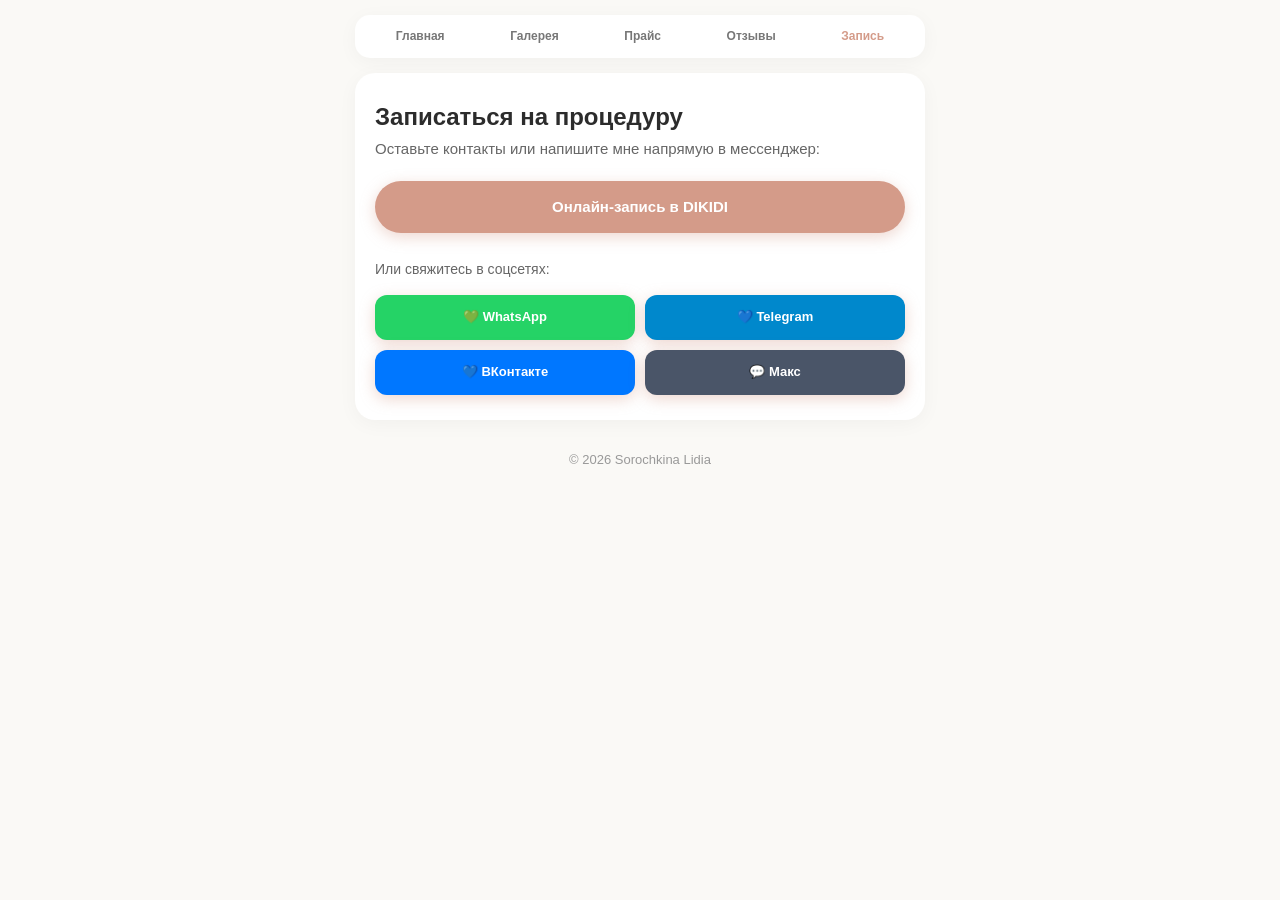
==== booking.html @ 1c163297 "Add files via upload" ====
<!DOCTYPE html>
<html lang="ru">
<head>
    <meta charset="UTF-8">
    <meta name="viewport" content="width=device-width, initial-scale=1.0">
    <title>Запись на процедуру | Sorochkina Lidia</title>
    <link rel="stylesheet" href="style.css">
</head>
<body>
    <div class="container">
        <nav class="nav-menu">
            <a href="index.html">Главная</a>
            <a href="gallery.html">Галерея</a>
            <a href="prices.html">Прайс</a>
            <a href="reviews.html">Отзывы</a>
            <a href="booking.html" class="active">Запись</a>
        </nav>

        <section class="section">
    <h2>Записаться на процедуру</h2>
    <p>Оставьте контакты или напишите мне напрямую в мессенджер:</p>
    
    <a href="https://dikidi.ru/1671478" class="btn" target="_blank" style="margin-bottom: 25px; display: block;">Онлайн-запись в DIKIDI</a>
    
    <p style="margin-bottom: 15px; color: #666; font-size: 14px;">Или свяжитесь в соцсетях:</p>
    
        <div style="display: grid; grid-template-columns: repeat(2, 1fr); gap: 10px;">
        <a href="https://wa.me/79208876591" class="btn" target="_blank" style="background: #25d366; color: #fff; text-align: center; padding: 12px 5px; font-size: 13px; border-radius: 12px; text-decoration: none; display: block;">💚 WhatsApp</a>
        <a href="https://t.me/princess1118L" class="btn" target="_blank" style="background: #0088cc; color: #fff; text-align: center; padding: 12px 5px; font-size: 13px; border-radius: 12px; text-decoration: none; display: block;">💙 Telegram</a>
        <a href="https://vk.com/id_sorochkina.lidia" class="btn" target="_blank" style="background: #0077ff; color: #fff; text-align: center; padding: 12px 5px; font-size: 13px; border-radius: 12px; text-decoration: none; display: block;">💙 ВКонтакте</a>
        <a href="https://max.ru/u/f9LHodD0cOKKDF-RyiSH8TqWI8yB1N1SWIrjdhcrWmc8lNdS7V3Ifi0kmso" class="btn" target="_blank" style="background: #4a5568; color: #fff; text-align: center; padding: 12px 5px; font-size: 13px; border-radius: 12px; text-decoration: none; display: block;">💬 Макс</a>
    </div>

</section>


        <div class="footer"><p>© 2026 Sorochkina Lidia</p></div>
    </div>
</body>
</html>
---- style.css ----
/* Сброс и базовые настройки */
* {
    margin: 0;
    padding: 0;
    box-sizing: border-box;
    font-family: -apple-system, BlinkMacSystemFont, 'Segoe UI', Roboto, Helvetica, Arial, sans-serif;
}
body {
    background-color: #faf9f6;
    color: #2c2c2c;
    line-height: 1.6;
}
.container {
    width: 100%;
    max-width: 600px;
    margin: 0 auto;
    padding: 15px;
}

/* Меню навигации между страницами */
.nav-menu {
    display: flex;
    justify-content: space-around;
    background: #ffffff;
    padding: 12px 8px;
    border-radius: 15px;
    margin-bottom: 15px;
    box-shadow: 0 4px 20px rgba(0,0,0,0.04);
}
.nav-menu a {
    text-decoration: none;
    color: #777;
    font-size: 12px;
    font-weight: 600;
    transition: color 0.2s;
}
.nav-menu a.active {
    color: #d49b89;
}

/* Универсальные блоки */
.section, .hero {
    background: #ffffff;
    padding: 25px 20px;
    border-radius: 20px;
    margin-bottom: 15px;
    box-shadow: 0 4px 20px rgba(0,0,0,0.04);
}
.hero {
    text-align: center;
    padding: 50px 20px;
    /* Делаем напыление менее плотным (0.75 вместо 0.9), чтобы логотип проступал ярче */
    background-image: linear-gradient(rgba(250, 249, 246, 0.75), rgba(250, 249, 246, 0.75)), url('logo.jpg');
    background-size: cover;
    background-position: center;
    background-repeat: no-repeat;
    border-radius: 20px;
    margin-bottom: 15px;
    box-shadow: 0 4px 20px rgba(0,0,0,0.04);
}

.hero h1 {
    font-size: 24px;
    color: #1a1a1a;
    margin-bottom: 12px;
}
.hero p, .section p {
    font-size: 15px;
    color: #666666;
    margin-bottom: 20px;
}

/* Кнопки */
.btn {
    display: inline-block;
    background: #d49b89;
    color: #ffffff;
    padding: 14px 28px;
    border-radius: 30px;
    text-decoration: none;
    font-weight: 600;
    font-size: 15px;
    text-align: center;
    width: 100%;
    box-shadow: 0 4px 15px rgba(212, 155, 137, 0.4);
}

/* Галерея */
.gallery-grid {
    display: grid;
    grid-template-columns: repeat(2, 1fr);
    gap: 10px;
}
.gallery-item {
    background: #f4f1ea;
    height: 130px;
    border-radius: 12px;
    display: flex;
    align-items: center;
    justify-content: center;
    color: #777;
    font-size: 13px;
    text-align: center;
    padding: 10px;
    border: 1px solid #eae5dc;
}

/* Прайс-лист */
.price-item {
    display: flex;
    justify-content: space-between;
    align-items: baseline;
    padding: 12px 0;
    border-bottom: 1px dashed #eee5dd;
    font-size: 14px;
}
.price-item:last-child { border-bottom: none; }
.price-name { color: #444; flex-grow: 1; padding-right: 15px; }
.price-value { color: #d49b89; font-weight: 700; white-space: nowrap; }

/* Стили для блока отзывов */
.review-card {
    background: #faf9f6;
    padding: 15px;
    border-radius: 14px;
    margin-bottom: 12px;
    border: 1px solid #eae5dc;
}
.review-card:last-child {
    margin-bottom: 0;
}
.review-header {
    display: flex;
    justify-content: space-between;
    margin-bottom: 6px;
    font-size: 14px;
}
.review-author {
    font-weight: 700;
    color: #1a1a1a;
}
.review-stars {
    color: #d49b89;
    letter-spacing: 2px;
    font-size: 12px;
}
.review-text {
    font-size: 13px;
    color: #555;
    line-height: 1.5;
}

/* Формы и мессенджеры */
input {
    width: 100%;
    padding: 14px 16px;
    margin-bottom: 12px;
    border: 1px solid #e0e0e0;
    border-radius: 12px;
    font-size: 15px;
    background: #faf9f6;
    outline: none;
}
input:focus { border-color: #d49b89; }
.social-container {
    display: flex;
    gap: 8px;
    margin-top: 10px;
}
.social-btn {
    flex: 1;
    padding: 12px 8px;
    border-radius: 12px;
    text-align: center;
    text-decoration: none;
    color: #fff;
    font-size: 12px;
    font-weight: 600;
}
.btn-wa { background: #25D366; }
.btn-tg { background: #0088cc; }
.btn-max { background: #333333; }

.footer {
    text-align: center;
    padding: 15px;
    font-size: 13px;
    color: #999999;
}
.gallery-grid {
    display: grid;
    grid-template-columns: repeat(2, 1fr); /* Две колонки на экране телефона */
    gap: 12px; /* Расстояние между картинками */
    margin-top: 15px;
}

.gallery-img {
    width: 100%;
    height: 160px; /* Фиксированная высота для ровности */
    object-fit: cover; /* Кадрирование без искажения пропорций */
    border-radius: 14px;
    box-shadow: 0 4px 15px rgba(0,0,0,0.06);
}
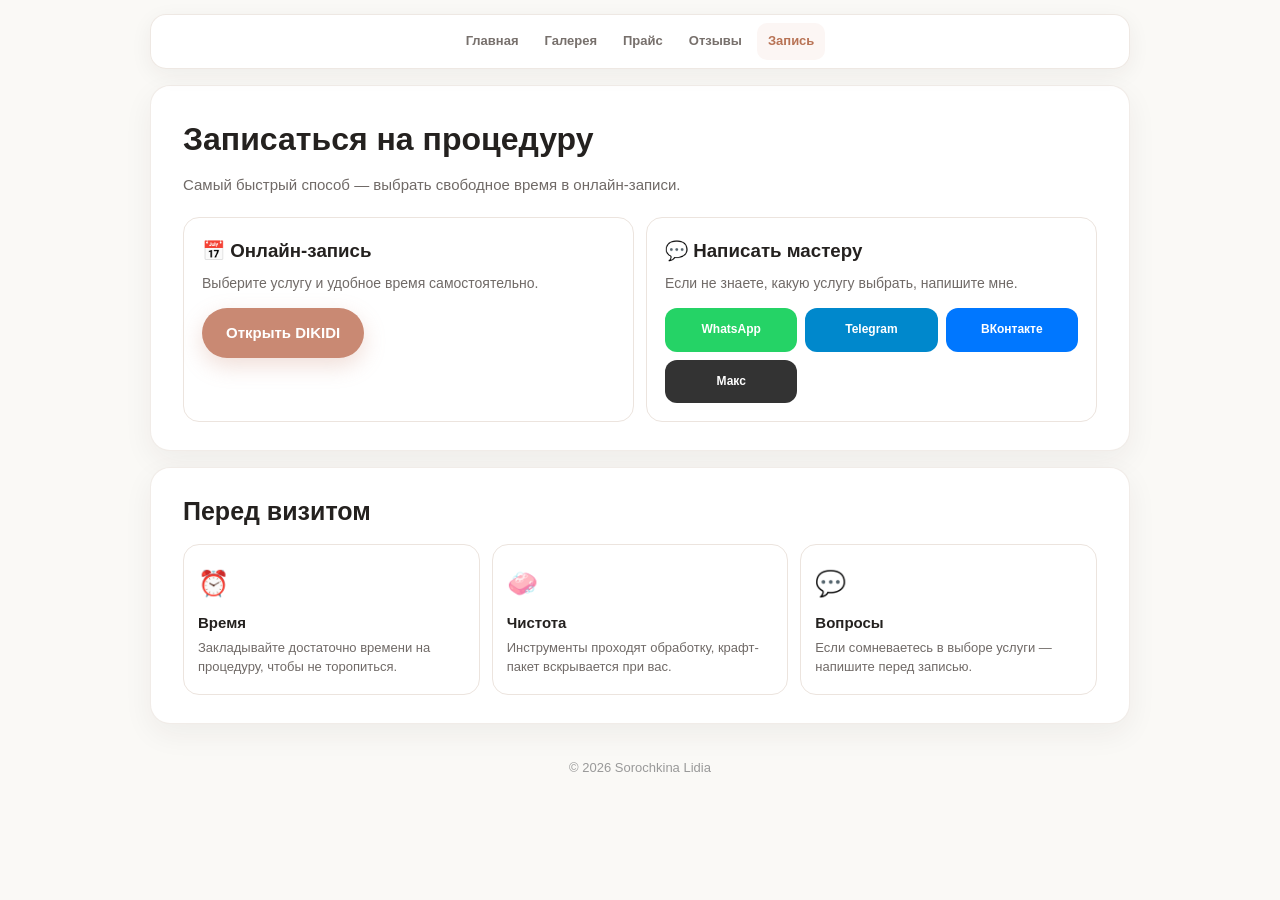
==== commit ad555a0a: "Improve booking page and contact options" ====
--- a/booking.html
+++ b/booking.html
@@ -1,40 +1,28 @@
 <!DOCTYPE html>
 <html lang="ru">
 <head>
-    <meta charset="UTF-8">
-    <meta name="viewport" content="width=device-width, initial-scale=1.0">
-    <title>Запись на процедуру | Sorochkina Lidia</title>
-    <link rel="stylesheet" href="style.css">
+<meta charset="UTF-8"><meta name="viewport" content="width=device-width, initial-scale=1.0">
+<meta name="description" content="Запись к Sorochkina Lidia на маникюр. Онлайн-запись через DIKIDI или связь через мессенджеры.">
+<title>Запись | Sorochkina Lidia</title><link rel="stylesheet" href="style.css">
 </head>
-<body>
-    <div class="container">
-        <nav class="nav-menu">
-            <a href="index.html">Главная</a>
-            <a href="gallery.html">Галерея</a>
-            <a href="prices.html">Прайс</a>
-            <a href="reviews.html">Отзывы</a>
-            <a href="booking.html" class="active">Запись</a>
-        </nav>
-
-        <section class="section">
-    <h2>Записаться на процедуру</h2>
-    <p>Оставьте контакты или напишите мне напрямую в мессенджер:</p>
-    
-    <a href="https://dikidi.ru/1671478" class="btn" target="_blank" style="margin-bottom: 25px; display: block;">Онлайн-запись в DIKIDI</a>
-    
-    <p style="margin-bottom: 15px; color: #666; font-size: 14px;">Или свяжитесь в соцсетях:</p>
-    
-        <div style="display: grid; grid-template-columns: repeat(2, 1fr); gap: 10px;">
-        <a href="https://wa.me/79208876591" class="btn" target="_blank" style="background: #25d366; color: #fff; text-align: center; padding: 12px 5px; font-size: 13px; border-radius: 12px; text-decoration: none; display: block;">💚 WhatsApp</a>
-        <a href="https://t.me/princess1118L" class="btn" target="_blank" style="background: #0088cc; color: #fff; text-align: center; padding: 12px 5px; font-size: 13px; border-radius: 12px; text-decoration: none; display: block;">💙 Telegram</a>
-        <a href="https://vk.com/id_sorochkina.lidia" class="btn" target="_blank" style="background: #0077ff; color: #fff; text-align: center; padding: 12px 5px; font-size: 13px; border-radius: 12px; text-decoration: none; display: block;">💙 ВКонтакте</a>
-        <a href="https://max.ru/u/f9LHodD0cOKKDF-RyiSH8TqWI8yB1N1SWIrjdhcrWmc8lNdS7V3Ifi0kmso" class="btn" target="_blank" style="background: #4a5568; color: #fff; text-align: center; padding: 12px 5px; font-size: 13px; border-radius: 12px; text-decoration: none; display: block;">💬 Макс</a>
-    </div>
-
+<body><div class="container">
+<nav class="nav-menu"><a href="index.html">Главная</a><a href="gallery.html">Галерея</a><a href="prices.html">Прайс</a><a href="reviews.html">Отзывы</a><a href="booking.html" class="active">Запись</a></nav>
+<section class="section">
+<h1 style="font-size:32px;margin-bottom:8px">Записаться на процедуру</h1><p>Самый быстрый способ — выбрать свободное время в онлайн-записи.</p>
+<div class="booking-grid">
+<div class="booking-card"><h3>📅 Онлайн-запись</h3><p>Выберите услугу и удобное время самостоятельно.</p><a href="https://dikidi.ru/1671478" class="btn" target="_blank" rel="noopener">Открыть DIKIDI</a></div>
+<div class="booking-card"><h3>💬 Написать мастеру</h3><p>Если не знаете, какую услугу выбрать, напишите мне.</p><div class="social-container">
+<a href="https://wa.me/79208876591" class="social-btn btn-wa" target="_blank" rel="noopener">WhatsApp</a>
+<a href="https://t.me/princess1118L" class="social-btn btn-tg" target="_blank" rel="noopener">Telegram</a>
+<a href="https://vk.com/id_sorochkina.lidia" class="social-btn" style="background:#0077ff" target="_blank" rel="noopener">ВКонтакте</a>
+<a href="https://max.ru/u/f9LHodD0cOKKDF-RyiSH8TqWI8yB1N1SWIrjdhcrWmc8lNdS7V3Ifi0kmso" class="social-btn btn-max" target="_blank" rel="noopener">Макс</a>
+</div></div>
+</div>
 </section>
-
-
-        <div class="footer"><p>© 2026 Sorochkina Lidia</p></div>
-    </div>
-</body>
-</html>
+<section class="section"><h2>Перед визитом</h2><div class="benefits">
+<div class="benefit-card"><div class="benefit-icon">⏰</div><h3>Время</h3><p>Закладывайте достаточно времени на процедуру, чтобы не торопиться.</p></div>
+<div class="benefit-card"><div class="benefit-icon">🧼</div><h3>Чистота</h3><p>Инструменты проходят обработку, крафт-пакет вскрывается при вас.</p></div>
+<div class="benefit-card"><div class="benefit-icon">💬</div><h3>Вопросы</h3><p>Если сомневаетесь в выборе услуги — напишите перед записью.</p></div>
+</div></section>
+<footer class="footer"><p>© 2026 Sorochkina Lidia</p></footer>
+</div></body></html>
--- a/style.css
+++ b/style.css
@@ -1,203 +1,30 @@
-/* Сброс и базовые настройки */
-* {
-    margin: 0;
-    padding: 0;
-    box-sizing: border-box;
-    font-family: -apple-system, BlinkMacSystemFont, 'Segoe UI', Roboto, Helvetica, Arial, sans-serif;
-}
-body {
-    background-color: #faf9f6;
-    color: #2c2c2c;
-    line-height: 1.6;
-}
-.container {
-    width: 100%;
-    max-width: 600px;
-    margin: 0 auto;
-    padding: 15px;
-}
-
-/* Меню навигации между страницами */
-.nav-menu {
-    display: flex;
-    justify-content: space-around;
-    background: #ffffff;
-    padding: 12px 8px;
-    border-radius: 15px;
-    margin-bottom: 15px;
-    box-shadow: 0 4px 20px rgba(0,0,0,0.04);
-}
-.nav-menu a {
-    text-decoration: none;
-    color: #777;
-    font-size: 12px;
-    font-weight: 600;
-    transition: color 0.2s;
-}
-.nav-menu a.active {
-    color: #d49b89;
-}
-
-/* Универсальные блоки */
-.section, .hero {
-    background: #ffffff;
-    padding: 25px 20px;
-    border-radius: 20px;
-    margin-bottom: 15px;
-    box-shadow: 0 4px 20px rgba(0,0,0,0.04);
-}
-.hero {
-    text-align: center;
-    padding: 50px 20px;
-    /* Делаем напыление менее плотным (0.75 вместо 0.9), чтобы логотип проступал ярче */
-    background-image: linear-gradient(rgba(250, 249, 246, 0.75), rgba(250, 249, 246, 0.75)), url('logo.jpg');
-    background-size: cover;
-    background-position: center;
-    background-repeat: no-repeat;
-    border-radius: 20px;
-    margin-bottom: 15px;
-    box-shadow: 0 4px 20px rgba(0,0,0,0.04);
-}
-
-.hero h1 {
-    font-size: 24px;
-    color: #1a1a1a;
-    margin-bottom: 12px;
-}
-.hero p, .section p {
-    font-size: 15px;
-    color: #666666;
-    margin-bottom: 20px;
-}
-
-/* Кнопки */
-.btn {
-    display: inline-block;
-    background: #d49b89;
-    color: #ffffff;
-    padding: 14px 28px;
-    border-radius: 30px;
-    text-decoration: none;
-    font-weight: 600;
-    font-size: 15px;
-    text-align: center;
-    width: 100%;
-    box-shadow: 0 4px 15px rgba(212, 155, 137, 0.4);
-}
-
-/* Галерея */
-.gallery-grid {
-    display: grid;
-    grid-template-columns: repeat(2, 1fr);
-    gap: 10px;
-}
-.gallery-item {
-    background: #f4f1ea;
-    height: 130px;
-    border-radius: 12px;
-    display: flex;
-    align-items: center;
-    justify-content: center;
-    color: #777;
-    font-size: 13px;
-    text-align: center;
-    padding: 10px;
-    border: 1px solid #eae5dc;
-}
-
-/* Прайс-лист */
-.price-item {
-    display: flex;
-    justify-content: space-between;
-    align-items: baseline;
-    padding: 12px 0;
-    border-bottom: 1px dashed #eee5dd;
-    font-size: 14px;
-}
-.price-item:last-child { border-bottom: none; }
-.price-name { color: #444; flex-grow: 1; padding-right: 15px; }
-.price-value { color: #d49b89; font-weight: 700; white-space: nowrap; }
-
-/* Стили для блока отзывов */
-.review-card {
-    background: #faf9f6;
-    padding: 15px;
-    border-radius: 14px;
-    margin-bottom: 12px;
-    border: 1px solid #eae5dc;
-}
-.review-card:last-child {
-    margin-bottom: 0;
-}
-.review-header {
-    display: flex;
-    justify-content: space-between;
-    margin-bottom: 6px;
-    font-size: 14px;
-}
-.review-author {
-    font-weight: 700;
-    color: #1a1a1a;
-}
-.review-stars {
-    color: #d49b89;
-    letter-spacing: 2px;
-    font-size: 12px;
-}
-.review-text {
-    font-size: 13px;
-    color: #555;
-    line-height: 1.5;
-}
-
-/* Формы и мессенджеры */
-input {
-    width: 100%;
-    padding: 14px 16px;
-    margin-bottom: 12px;
-    border: 1px solid #e0e0e0;
-    border-radius: 12px;
-    font-size: 15px;
-    background: #faf9f6;
-    outline: none;
-}
-input:focus { border-color: #d49b89; }
-.social-container {
-    display: flex;
-    gap: 8px;
-    margin-top: 10px;
-}
-.social-btn {
-    flex: 1;
-    padding: 12px 8px;
-    border-radius: 12px;
-    text-align: center;
-    text-decoration: none;
-    color: #fff;
-    font-size: 12px;
-    font-weight: 600;
-}
-.btn-wa { background: #25D366; }
-.btn-tg { background: #0088cc; }
-.btn-max { background: #333333; }
-
-.footer {
-    text-align: center;
-    padding: 15px;
-    font-size: 13px;
-    color: #999999;
-}
-.gallery-grid {
-    display: grid;
-    grid-template-columns: repeat(2, 1fr); /* Две колонки на экране телефона */
-    gap: 12px; /* Расстояние между картинками */
-    margin-top: 15px;
-}
-
-.gallery-img {
-    width: 100%;
-    height: 160px; /* Фиксированная высота для ровности */
-    object-fit: cover; /* Кадрирование без искажения пропорций */
-    border-radius: 14px;
-    box-shadow: 0 4px 15px rgba(0,0,0,0.06);
-}
+/* Sorochkina Lidia — clean responsive design */
+:root{--bg:#faf9f6;--surface:#fff;--soft:#fcf6f4;--text:#24211f;--muted:#706a67;--accent:#c98973;--accent-dark:#b87355;--line:#ece4de;--shadow:0 10px 30px rgba(44,36,31,.06);--radius:20px}
+*{margin:0;padding:0;box-sizing:border-box}
+html{scroll-behavior:smooth}
+body{background:var(--bg);color:var(--text);line-height:1.6;font-family:-apple-system,BlinkMacSystemFont,"Segoe UI",Roboto,Helvetica,Arial,sans-serif}
+a{color:inherit}
+.container{width:min(calc(100% - 24px),980px);margin:0 auto;padding:14px 0 20px}
+.nav-menu{position:sticky;top:10px;z-index:50;display:flex;justify-content:center;flex-wrap:wrap;gap:4px;background:rgba(255,255,255,.94);backdrop-filter:blur(12px);padding:8px;border:1px solid rgba(236,228,222,.85);border-radius:16px;margin-bottom:16px;box-shadow:0 6px 22px rgba(44,36,31,.06)}
+.nav-menu a{text-decoration:none;color:#77706c;font-size:13px;font-weight:650;padding:8px 11px;border-radius:10px;transition:.2s ease}
+.nav-menu a:hover,.nav-menu a.active{color:var(--accent-dark);background:var(--soft)}
+.section,.hero{background:var(--surface);padding:28px 22px;border-radius:var(--radius);margin-bottom:16px;box-shadow:var(--shadow);border:1px solid rgba(236,228,222,.7)}
+.section h2{font-size:25px;line-height:1.2;margin-bottom:10px}.section>p{font-size:15px;color:var(--muted);margin-bottom:20px}
+.hero{position:relative;overflow:hidden;text-align:center;padding:clamp(48px,9vw,90px) 22px;background-image:linear-gradient(rgba(250,249,246,.80),rgba(250,249,246,.88)),url('logo.jpg');background-size:cover;background-position:center}
+.hero h1{max-width:720px;margin:0 auto 14px;font-size:clamp(30px,5vw,52px);line-height:1.08;letter-spacing:-.02em}.hero p{max-width:650px;margin:0 auto 20px;font-size:clamp(15px,2vw,18px);color:var(--muted)}
+.offer{max-width:560px;margin:22px auto;padding:14px 16px;border:1.5px dashed #d4a373;border-radius:14px;background:rgba(252,246,244,.9)}.offer p{margin:0;color:#333;font-size:15px}.offer strong{color:var(--accent-dark)}
+.hero-studio{max-width:680px;margin:18px auto 24px;padding:18px;border-radius:16px;background:rgba(252,246,244,.9);text-align:left}.hero-studio h3{margin-bottom:6px;font-size:18px}.hero-studio p{margin:0;color:var(--muted);font-size:14px}
+.btn{display:inline-flex;align-items:center;justify-content:center;min-height:48px;background:var(--accent);color:#fff;padding:13px 24px;border-radius:999px;text-decoration:none;font-weight:700;font-size:15px;text-align:center;box-shadow:0 8px 22px rgba(201,137,115,.28);transition:.2s ease}.btn:hover{transform:translateY(-2px);background:var(--accent-dark);box-shadow:0 11px 26px rgba(201,137,115,.34)}.hero .btn{width:min(100%,360px)}
+.benefits{display:grid;grid-template-columns:repeat(3,1fr);gap:12px;margin-top:18px}.benefit-card{padding:18px 14px;border:1px solid var(--line);border-radius:16px;background:#fff}.benefit-icon{font-size:25px;margin-bottom:8px}.benefit-card h3{font-size:15px;margin-bottom:4px}.benefit-card p{margin:0;color:var(--muted);font-size:13px;line-height:1.45}
+.price-list{margin-top:18px}.price-item{display:flex;justify-content:space-between;align-items:center;gap:18px;padding:17px 0;border-bottom:1px dashed var(--line)}.price-item:last-child{border-bottom:none}.price-name{color:#444;flex:1;font-size:14px}.price-value{color:var(--accent-dark);font-weight:800;white-space:nowrap}
+.gallery-grid{display:grid;grid-template-columns:repeat(2,minmax(0,1fr));gap:12px;margin-top:20px}.gallery-img{width:100%;height:220px;display:block;object-fit:cover;border-radius:15px;cursor:zoom-in;box-shadow:0 5px 18px rgba(0,0,0,.07);transition:transform .25s ease,filter .25s ease}.gallery-img:hover{transform:translateY(-2px);filter:brightness(.96)}
+.review-card{background:var(--soft);padding:16px;border-radius:14px;margin-bottom:12px;border:1px solid var(--line)}.review-header{display:flex;justify-content:space-between;gap:10px;margin-bottom:6px;font-size:14px}.review-author{font-weight:750}.review-stars{color:var(--accent);letter-spacing:2px;font-size:12px}.review-text{font-size:13px;color:#555;line-height:1.5}
+.booking-grid{display:grid;grid-template-columns:1fr 1fr;gap:12px;margin-top:18px}.booking-card{padding:18px;border:1px solid var(--line);border-radius:16px;background:#fff}.booking-card h3{margin-bottom:6px}.booking-card p{color:var(--muted);font-size:14px;margin-bottom:14px}
+input{width:100%;padding:14px 16px;margin-bottom:12px;border:1px solid #e0e0e0;border-radius:12px;font-size:15px;background:#faf9f6;outline:none}input:focus{border-color:var(--accent)}
+.social-container{display:grid;grid-template-columns:repeat(3,1fr);gap:8px;margin-top:14px}.social-btn{padding:12px 8px;border-radius:12px;text-align:center;text-decoration:none;color:#fff;font-size:12px;font-weight:700}.btn-wa{background:#25D366}.btn-tg{background:#0088cc}.btn-max{background:#333}
+.footer{text-align:center;padding:18px;font-size:13px;color:#999}
+.phone-float-btn{position:fixed;bottom:20px;right:20px;width:58px;height:58px;background:#28a745;border-radius:50%;display:flex;align-items:center;justify-content:center;box-shadow:0 7px 20px rgba(0,0,0,.22);z-index:9999;transition:transform .2s ease;animation:phone-pulse 2s infinite}.phone-float-btn:hover{transform:scale(1.08)}
+@keyframes phone-pulse{0%,100%{box-shadow:0 7px 20px rgba(0,0,0,.22),0 0 0 0 rgba(40,167,69,.45)}70%{box-shadow:0 7px 20px rgba(0,0,0,.22),0 0 0 13px rgba(40,167,69,0)}}
+@media(max-width:700px){.container{width:min(calc(100% - 20px),600px)}.nav-menu{justify-content:flex-start;overflow-x:auto;flex-wrap:nowrap;scrollbar-width:none}.nav-menu::-webkit-scrollbar{display:none}.nav-menu a{flex:0 0 auto}.benefits,.booking-grid{grid-template-columns:1fr}.gallery-img{height:180px}}
+@media(min-width:701px){.gallery-grid{grid-template-columns:repeat(3,minmax(0,1fr))}.section,.hero{padding-left:32px;padding-right:32px}}
+@media(max-width:420px){.hero h1{font-size:28px}.section,.hero{padding:22px 16px}.gallery-grid{gap:9px}.gallery-img{height:155px}.phone-float-btn{width:54px;height:54px;right:14px;bottom:14px}}
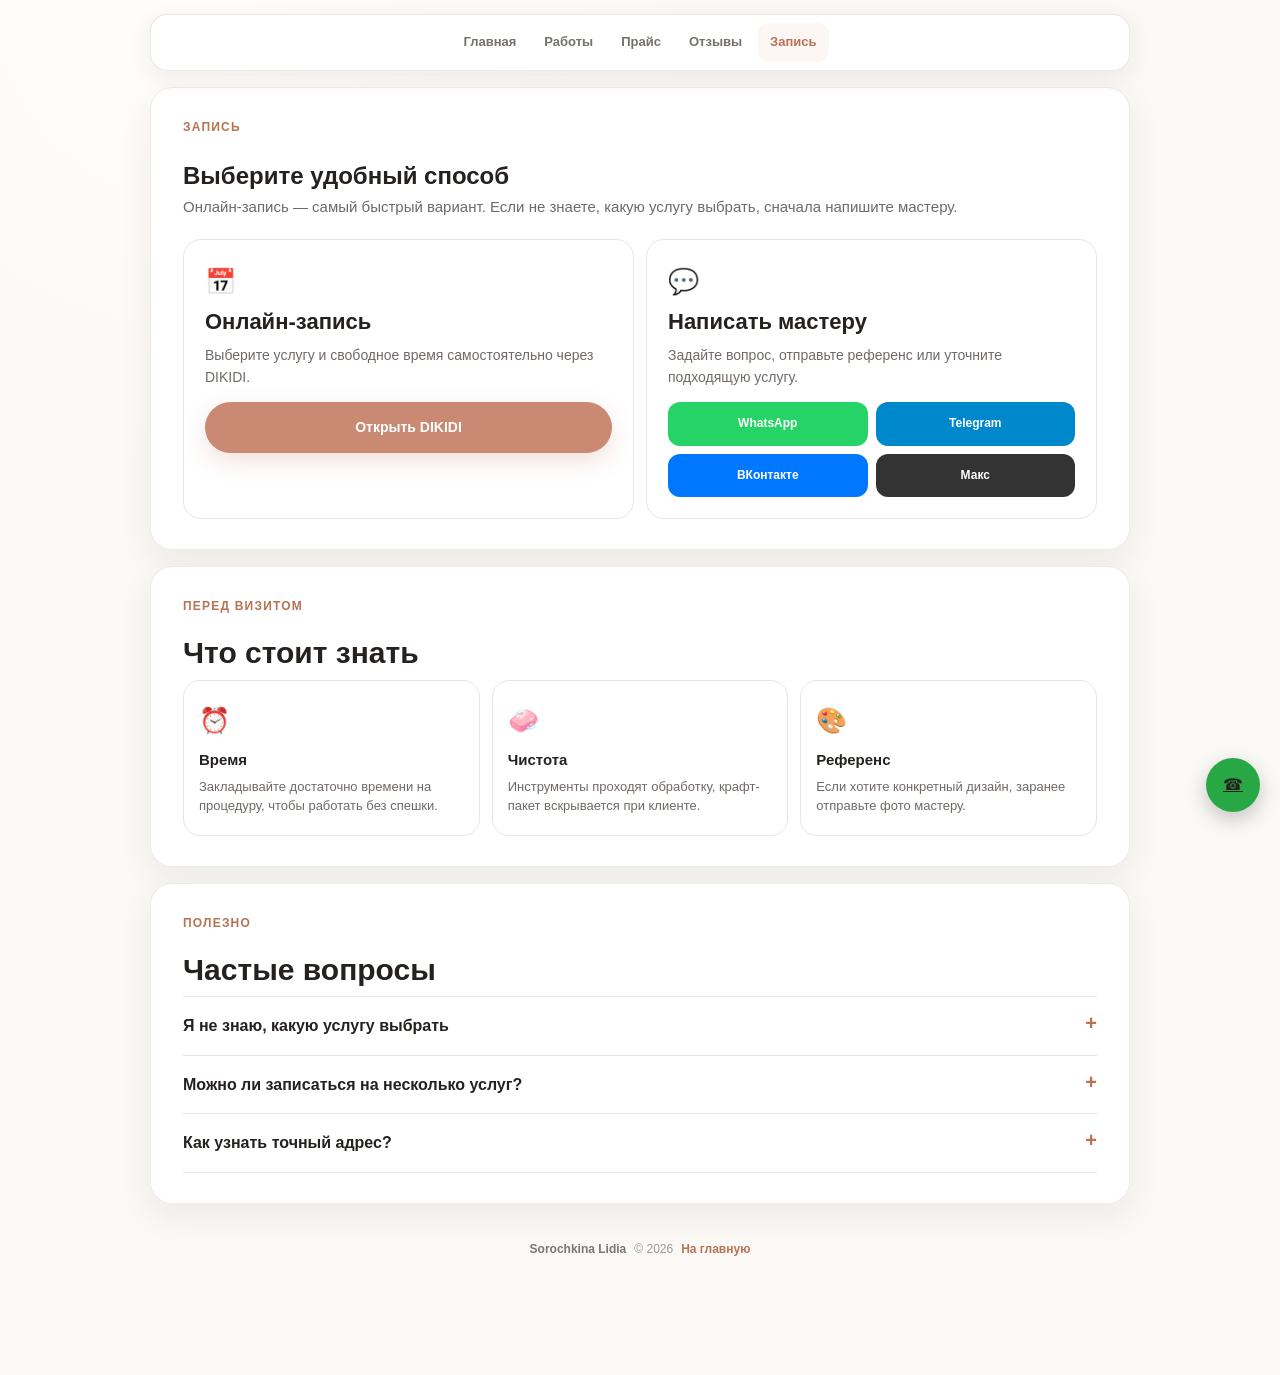
==== commit d77de427: "feat: simplify booking page and improve contact UX" ====
--- a/booking.html
+++ b/booking.html
@@ -3,26 +3,19 @@
 <head>
 <meta charset="UTF-8"><meta name="viewport" content="width=device-width, initial-scale=1.0">
 <meta name="description" content="Запись к Sorochkina Lidia на маникюр. Онлайн-запись через DIKIDI или связь через мессенджеры.">
+<meta name="theme-color" content="#faf9f6"><meta name="robots" content="index,follow">
 <title>Запись | Sorochkina Lidia</title><link rel="stylesheet" href="style.css">
 </head>
-<body><div class="container">
-<nav class="nav-menu"><a href="index.html">Главная</a><a href="gallery.html">Галерея</a><a href="prices.html">Прайс</a><a href="reviews.html">Отзывы</a><a href="booking.html" class="active">Запись</a></nav>
-<section class="section">
-<h1 style="font-size:32px;margin-bottom:8px">Записаться на процедуру</h1><p>Самый быстрый способ — выбрать свободное время в онлайн-записи.</p>
+<body><a class="skip-link" href="#main">К содержанию</a><div class="container">
+<nav class="nav-menu" aria-label="Основная навигация"><a href="index.html">Главная</a><a href="gallery.html">Работы</a><a href="prices.html">Прайс</a><a href="reviews.html">Отзывы</a><a href="booking.html" class="active">Запись</a></nav>
+<main id="main">
+<section class="section"><p class="eyebrow">Запись</p><h1>Выберите удобный способ</h1><p>Онлайн-запись — самый быстрый вариант. Если не знаете, какую услугу выбрать, сначала напишите мастеру.</p>
 <div class="booking-grid">
-<div class="booking-card"><h3>📅 Онлайн-запись</h3><p>Выберите услугу и удобное время самостоятельно.</p><a href="https://dikidi.ru/1671478" class="btn" target="_blank" rel="noopener">Открыть DIKIDI</a></div>
-<div class="booking-card"><h3>💬 Написать мастеру</h3><p>Если не знаете, какую услугу выбрать, напишите мне.</p><div class="social-container">
-<a href="https://wa.me/79208876591" class="social-btn btn-wa" target="_blank" rel="noopener">WhatsApp</a>
-<a href="https://t.me/princess1118L" class="social-btn btn-tg" target="_blank" rel="noopener">Telegram</a>
-<a href="https://vk.com/id_sorochkina.lidia" class="social-btn" style="background:#0077ff" target="_blank" rel="noopener">ВКонтакте</a>
-<a href="https://max.ru/u/f9LHodD0cOKKDF-RyiSH8TqWI8yB1N1SWIrjdhcrWmc8lNdS7V3Ifi0kmso" class="social-btn btn-max" target="_blank" rel="noopener">Макс</a>
-</div></div>
-</div>
-</section>
-<section class="section"><h2>Перед визитом</h2><div class="benefits">
-<div class="benefit-card"><div class="benefit-icon">⏰</div><h3>Время</h3><p>Закладывайте достаточно времени на процедуру, чтобы не торопиться.</p></div>
-<div class="benefit-card"><div class="benefit-icon">🧼</div><h3>Чистота</h3><p>Инструменты проходят обработку, крафт-пакет вскрывается при вас.</p></div>
-<div class="benefit-card"><div class="benefit-icon">💬</div><h3>Вопросы</h3><p>Если сомневаетесь в выборе услуги — напишите перед записью.</p></div>
+<div class="booking-card"><div class="benefit-icon">📅</div><h2 style="font-size:22px">Онлайн-запись</h2><p>Выберите услугу и свободное время самостоятельно через DIKIDI.</p><a href="https://dikidi.ru/1671478" class="btn" target="_blank" rel="noopener noreferrer">Открыть DIKIDI</a></div>
+<div class="booking-card"><div class="benefit-icon">💬</div><h2 style="font-size:22px">Написать мастеру</h2><p>Задайте вопрос, отправьте референс или уточните подходящую услугу.</p><div class="social-container"><a href="https://wa.me/79208876591" class="social-btn btn-wa" target="_blank" rel="noopener noreferrer">WhatsApp</a><a href="https://t.me/princess1118L" class="social-btn btn-tg" target="_blank" rel="noopener noreferrer">Telegram</a><a href="https://vk.com/id_sorochkina.lidia" class="social-btn btn-vk" target="_blank" rel="noopener noreferrer">ВКонтакте</a><a href="https://max.ru/u/f9LHodD0cOKKDF-RyiSH8TqWI8yB1N1SWIrjdhcrWmc8lNdS7V3Ifi0kmso" class="social-btn btn-max" target="_blank" rel="noopener noreferrer">Макс</a></div></div>
 </div></section>
-<footer class="footer"><p>© 2026 Sorochkina Lidia</p></footer>
-</div></body></html>
+<section class="section"><p class="eyebrow">Перед визитом</p><h2>Что стоит знать</h2><div class="benefits"><div class="benefit-card"><div class="benefit-icon">⏰</div><h3>Время</h3><p>Закладывайте достаточно времени на процедуру, чтобы работать без спешки.</p></div><div class="benefit-card"><div class="benefit-icon">🧼</div><h3>Чистота</h3><p>Инструменты проходят обработку, крафт-пакет вскрывается при клиенте.</p></div><div class="benefit-card"><div class="benefit-icon">🎨</div><h3>Референс</h3><p>Если хотите конкретный дизайн, заранее отправьте фото мастеру.</p></div></div></section>
+<section class="section faq-section"><p class="eyebrow">Полезно</p><h2>Частые вопросы</h2><details><summary>Я не знаю, какую услугу выбрать</summary><p>Напишите мастеру и опишите желаемый результат. Можно приложить фотографию — это поможет подобрать услугу.</p></details><details><summary>Можно ли записаться на несколько услуг?</summary><p>Да, детали лучше уточнить при записи, чтобы заложить необходимое время.</p></details><details><summary>Как узнать точный адрес?</summary><p>Процедура проходит в домашней студии. Точный адрес и организационные детали уточняются при записи.</p></details></section>
+</main><footer class="footer"><strong>Sorochkina Lidia</strong><span>© 2026</span><a href="index.html">На главную</a></footer></div>
+<a href="tel:+79208876591" class="phone-float-btn" aria-label="Позвонить мастеру">☎</a><div class="mobile-cta"><a class="cta-primary" href="https://dikidi.ru/1671478" target="_blank" rel="noopener noreferrer">📅 Записаться</a><a class="cta-secondary" href="https://wa.me/79208876591" target="_blank" rel="noopener noreferrer">💬 Написать</a></div>
+</body></html>
--- a/style.css
+++ b/style.css
@@ -1,30 +1,38 @@
-/* Sorochkina Lidia — clean responsive design */
-:root{--bg:#faf9f6;--surface:#fff;--soft:#fcf6f4;--text:#24211f;--muted:#706a67;--accent:#c98973;--accent-dark:#b87355;--line:#ece4de;--shadow:0 10px 30px rgba(44,36,31,.06);--radius:20px}
+:root{--bg:#faf9f6;--surface:#fff;--soft:#fcf6f4;--text:#24211f;--muted:#706a67;--accent:#c98973;--accent-dark:#b87355;--line:#ece4de;--gold:#c79a63;--shadow:0 12px 34px rgba(44,36,31,.065);--radius:22px}
 *{margin:0;padding:0;box-sizing:border-box}
 html{scroll-behavior:smooth}
-body{background:var(--bg);color:var(--text);line-height:1.6;font-family:-apple-system,BlinkMacSystemFont,"Segoe UI",Roboto,Helvetica,Arial,sans-serif}
-a{color:inherit}
+body{background:radial-gradient(circle at 15% 0%,#fffdfb 0,transparent 30%),var(--bg);color:var(--text);line-height:1.6;font-family:-apple-system,BlinkMacSystemFont,"Segoe UI",Roboto,Helvetica,Arial,sans-serif;padding-bottom:76px}
+body.no-scroll{overflow:hidden}
+a{color:inherit}button,input{font:inherit}
+.skip-link{position:fixed;left:12px;top:-60px;z-index:20000;background:#24211f;color:#fff;padding:10px 14px;border-radius:10px;text-decoration:none}.skip-link:focus{top:12px}
 .container{width:min(calc(100% - 24px),980px);margin:0 auto;padding:14px 0 20px}
-.nav-menu{position:sticky;top:10px;z-index:50;display:flex;justify-content:center;flex-wrap:wrap;gap:4px;background:rgba(255,255,255,.94);backdrop-filter:blur(12px);padding:8px;border:1px solid rgba(236,228,222,.85);border-radius:16px;margin-bottom:16px;box-shadow:0 6px 22px rgba(44,36,31,.06)}
-.nav-menu a{text-decoration:none;color:#77706c;font-size:13px;font-weight:650;padding:8px 11px;border-radius:10px;transition:.2s ease}
-.nav-menu a:hover,.nav-menu a.active{color:var(--accent-dark);background:var(--soft)}
-.section,.hero{background:var(--surface);padding:28px 22px;border-radius:var(--radius);margin-bottom:16px;box-shadow:var(--shadow);border:1px solid rgba(236,228,222,.7)}
-.section h2{font-size:25px;line-height:1.2;margin-bottom:10px}.section>p{font-size:15px;color:var(--muted);margin-bottom:20px}
-.hero{position:relative;overflow:hidden;text-align:center;padding:clamp(48px,9vw,90px) 22px;background-image:linear-gradient(rgba(250,249,246,.80),rgba(250,249,246,.88)),url('logo.jpg');background-size:cover;background-position:center}
-.hero h1{max-width:720px;margin:0 auto 14px;font-size:clamp(30px,5vw,52px);line-height:1.08;letter-spacing:-.02em}.hero p{max-width:650px;margin:0 auto 20px;font-size:clamp(15px,2vw,18px);color:var(--muted)}
-.offer{max-width:560px;margin:22px auto;padding:14px 16px;border:1.5px dashed #d4a373;border-radius:14px;background:rgba(252,246,244,.9)}.offer p{margin:0;color:#333;font-size:15px}.offer strong{color:var(--accent-dark)}
-.hero-studio{max-width:680px;margin:18px auto 24px;padding:18px;border-radius:16px;background:rgba(252,246,244,.9);text-align:left}.hero-studio h3{margin-bottom:6px;font-size:18px}.hero-studio p{margin:0;color:var(--muted);font-size:14px}
-.btn{display:inline-flex;align-items:center;justify-content:center;min-height:48px;background:var(--accent);color:#fff;padding:13px 24px;border-radius:999px;text-decoration:none;font-weight:700;font-size:15px;text-align:center;box-shadow:0 8px 22px rgba(201,137,115,.28);transition:.2s ease}.btn:hover{transform:translateY(-2px);background:var(--accent-dark);box-shadow:0 11px 26px rgba(201,137,115,.34)}.hero .btn{width:min(100%,360px)}
-.benefits{display:grid;grid-template-columns:repeat(3,1fr);gap:12px;margin-top:18px}.benefit-card{padding:18px 14px;border:1px solid var(--line);border-radius:16px;background:#fff}.benefit-icon{font-size:25px;margin-bottom:8px}.benefit-card h3{font-size:15px;margin-bottom:4px}.benefit-card p{margin:0;color:var(--muted);font-size:13px;line-height:1.45}
-.price-list{margin-top:18px}.price-item{display:flex;justify-content:space-between;align-items:center;gap:18px;padding:17px 0;border-bottom:1px dashed var(--line)}.price-item:last-child{border-bottom:none}.price-name{color:#444;flex:1;font-size:14px}.price-value{color:var(--accent-dark);font-weight:800;white-space:nowrap}
-.gallery-grid{display:grid;grid-template-columns:repeat(2,minmax(0,1fr));gap:12px;margin-top:20px}.gallery-img{width:100%;height:220px;display:block;object-fit:cover;border-radius:15px;cursor:zoom-in;box-shadow:0 5px 18px rgba(0,0,0,.07);transition:transform .25s ease,filter .25s ease}.gallery-img:hover{transform:translateY(-2px);filter:brightness(.96)}
-.review-card{background:var(--soft);padding:16px;border-radius:14px;margin-bottom:12px;border:1px solid var(--line)}.review-header{display:flex;justify-content:space-between;gap:10px;margin-bottom:6px;font-size:14px}.review-author{font-weight:750}.review-stars{color:var(--accent);letter-spacing:2px;font-size:12px}.review-text{font-size:13px;color:#555;line-height:1.5}
-.booking-grid{display:grid;grid-template-columns:1fr 1fr;gap:12px;margin-top:18px}.booking-card{padding:18px;border:1px solid var(--line);border-radius:16px;background:#fff}.booking-card h3{margin-bottom:6px}.booking-card p{color:var(--muted);font-size:14px;margin-bottom:14px}
-input{width:100%;padding:14px 16px;margin-bottom:12px;border:1px solid #e0e0e0;border-radius:12px;font-size:15px;background:#faf9f6;outline:none}input:focus{border-color:var(--accent)}
-.social-container{display:grid;grid-template-columns:repeat(3,1fr);gap:8px;margin-top:14px}.social-btn{padding:12px 8px;border-radius:12px;text-align:center;text-decoration:none;color:#fff;font-size:12px;font-weight:700}.btn-wa{background:#25D366}.btn-tg{background:#0088cc}.btn-max{background:#333}
-.footer{text-align:center;padding:18px;font-size:13px;color:#999}
-.phone-float-btn{position:fixed;bottom:20px;right:20px;width:58px;height:58px;background:#28a745;border-radius:50%;display:flex;align-items:center;justify-content:center;box-shadow:0 7px 20px rgba(0,0,0,.22);z-index:9999;transition:transform .2s ease;animation:phone-pulse 2s infinite}.phone-float-btn:hover{transform:scale(1.08)}
-@keyframes phone-pulse{0%,100%{box-shadow:0 7px 20px rgba(0,0,0,.22),0 0 0 0 rgba(40,167,69,.45)}70%{box-shadow:0 7px 20px rgba(0,0,0,.22),0 0 0 13px rgba(40,167,69,0)}}
-@media(max-width:700px){.container{width:min(calc(100% - 20px),600px)}.nav-menu{justify-content:flex-start;overflow-x:auto;flex-wrap:nowrap;scrollbar-width:none}.nav-menu::-webkit-scrollbar{display:none}.nav-menu a{flex:0 0 auto}.benefits,.booking-grid{grid-template-columns:1fr}.gallery-img{height:180px}}
+.nav-menu{position:sticky;top:10px;z-index:50;display:flex;justify-content:center;flex-wrap:wrap;gap:4px;background:rgba(255,255,255,.94);backdrop-filter:blur(14px);padding:8px;border:1px solid rgba(236,228,222,.9);border-radius:17px;margin-bottom:16px;box-shadow:0 7px 25px rgba(44,36,31,.07)}
+.nav-menu a{text-decoration:none;color:#77706c;font-size:13px;font-weight:700;padding:9px 12px;border-radius:11px;transition:.2s ease}.nav-menu a:hover,.nav-menu a.active{color:var(--accent-dark);background:var(--soft)}
+.section,.hero{background:rgba(255,255,255,.97);padding:30px 22px;border-radius:var(--radius);margin-bottom:16px;box-shadow:var(--shadow);border:1px solid rgba(236,228,222,.78)}
+.section h2{font-size:clamp(24px,4vw,30px);line-height:1.15;margin-bottom:9px}.section>p{font-size:15px;color:var(--muted);margin-bottom:20px}
+.hero{position:relative;overflow:hidden;text-align:center;padding:clamp(54px,9vw,92px) 22px;background-image:linear-gradient(rgba(250,249,246,.76),rgba(250,249,246,.92)),url('logo.jpg');background-size:cover;background-position:center}
+.hero h1{max-width:760px;margin:0 auto 15px;font-size:clamp(31px,5.2vw,54px);line-height:1.06;letter-spacing:-.025em}.hero>p:not(.hero-kicker){max-width:680px;margin:0 auto 20px;font-size:clamp(15px,2vw,18px);color:var(--muted)}
+.hero-kicker,.eyebrow{color:var(--accent-dark)!important;font-weight:850!important;letter-spacing:.1em;text-transform:uppercase;font-size:12px!important}.hero-kicker{margin-bottom:11px!important}
+.hero-actions{display:flex;justify-content:center;gap:9px;flex-wrap:wrap}.btn{display:inline-flex;align-items:center;justify-content:center;min-height:48px;background:var(--accent);color:#fff;padding:13px 24px;border-radius:999px;text-decoration:none;font-weight:800;font-size:14px;text-align:center;box-shadow:0 8px 22px rgba(201,137,115,.25);transition:.2s ease;border:1px solid transparent}.btn:hover{transform:translateY(-2px);background:var(--accent-dark);box-shadow:0 11px 26px rgba(201,137,115,.31)}.btn:focus-visible,.mini-link:focus-visible,.nav-menu a:focus-visible,.service-card:focus-visible{outline:3px solid rgba(201,137,115,.35);outline-offset:3px}.btn-light{background:rgba(255,255,255,.86);color:var(--accent-dark);border-color:var(--line);box-shadow:none}.btn-light:hover{background:#fff}.hero .btn{min-width:210px}
+.offer{max-width:560px;margin:22px auto 16px;padding:13px 16px;border:1.5px dashed #d4a373;border-radius:14px;background:rgba(252,246,244,.92)}.offer p{margin:0!important;color:#333!important;font-size:14px!important}.offer strong{color:var(--accent-dark)}
+.hero-studio{max-width:680px;margin:0 auto;padding:17px 18px;border-radius:16px;background:rgba(252,246,244,.9);text-align:left}.hero-studio h3{margin-bottom:5px;font-size:17px}.hero-studio p{margin:0!important;color:var(--muted);font-size:13px!important}
+.section-heading{display:flex;justify-content:space-between;align-items:end;gap:18px;margin-bottom:18px}.section-heading h2{margin-bottom:4px}.section-heading p{margin:0}.mini-link{color:var(--accent-dark);font-size:13px;font-weight:800;text-decoration:none;white-space:nowrap}
+.benefits{display:grid;grid-template-columns:repeat(3,1fr);gap:12px}.benefit-card{padding:19px 15px;border:1px solid var(--line);border-radius:17px;background:#fff}.benefit-icon{font-size:25px;margin-bottom:8px}.benefit-card h3{font-size:15px;margin-bottom:5px}.benefit-card p{margin:0;color:var(--muted);font-size:13px;line-height:1.5}
+.trust-grid{display:grid;grid-template-columns:repeat(2,1fr);gap:12px}.trust-item{padding:18px;border:1px solid var(--line);border-radius:17px;background:linear-gradient(135deg,#fff,#fcf6f4)}.trust-item strong{display:block;margin-bottom:5px;font-size:14px}.trust-item span{display:block;font-size:13px;color:var(--muted);line-height:1.5}
+.service-grid{display:grid;grid-template-columns:repeat(3,1fr);gap:12px}.service-card{display:flex;flex-direction:column;gap:3px;padding:20px;border:1px solid var(--line);border-radius:18px;background:#fff;text-decoration:none;transition:.2s ease}.service-card:hover{transform:translateY(-3px);box-shadow:0 12px 28px rgba(44,36,31,.08);border-color:#dfc9bd}.service-icon{font-size:25px;margin-bottom:5px}.service-card strong{font-size:16px}.service-card span:not(.service-icon){font-size:12px;color:var(--muted)}.service-card b{color:var(--accent-dark);font-size:14px;margin-top:8px}
+.price-list{margin-top:18px}.price-item{display:flex;justify-content:space-between;align-items:center;gap:18px;padding:17px 0;border-bottom:1px dashed var(--line)}.price-item:last-child{border-bottom:none}.price-name{color:#444;flex:1;font-size:14px}.price-name small{color:var(--muted);font-size:12px}.price-value{color:var(--accent-dark);font-weight:850;white-space:nowrap}
+.gallery-grid{display:grid;grid-template-columns:repeat(2,minmax(0,1fr));gap:12px;margin-top:20px}.gallery-img{width:100%;height:220px;display:block;object-fit:cover;border-radius:15px;cursor:zoom-in;box-shadow:0 5px 18px rgba(0,0,0,.07);transition:transform .25s ease,filter .25s ease}.gallery-img:hover{transform:translateY(-2px);filter:brightness(.96)}.gallery-card{position:relative;overflow:hidden;border-radius:15px}.gallery-card .gallery-img{margin:0}.gallery-label{position:absolute;left:10px;bottom:10px;background:rgba(255,255,255,.93);padding:6px 10px;border-radius:9px;font-size:11px;font-weight:800;pointer-events:none}
+.review-card{background:var(--soft);padding:17px;border-radius:16px;margin-bottom:12px;border:1px solid var(--line)}.review-header{display:flex;justify-content:space-between;gap:10px;margin-bottom:6px;font-size:14px}.review-author{font-weight:800}.review-stars{color:var(--accent);letter-spacing:2px;font-size:12px}.review-text{font-size:13px;color:#555;line-height:1.5}
+.booking-grid{display:grid;grid-template-columns:1fr 1fr;gap:12px;margin-top:18px}.booking-card{padding:21px;border:1px solid var(--line);border-radius:18px;background:#fff}.booking-card h3{margin-bottom:6px}.booking-card p{color:var(--muted);font-size:14px;margin-bottom:14px}.booking-card .btn{width:100%}
+.social-container{display:grid;grid-template-columns:repeat(2,1fr);gap:8px;margin-top:14px}.social-btn{padding:12px 8px;border-radius:12px;text-align:center;text-decoration:none;color:#fff;font-size:12px;font-weight:800;transition:.2s ease}.social-btn:hover{transform:translateY(-2px);filter:brightness(.96)}.btn-wa{background:#25D366}.btn-tg{background:#0088cc}.btn-vk{background:#0077ff}.btn-max{background:#333}
+.about-section{display:grid;grid-template-columns:1.4fr .8fr;gap:24px;align-items:center}.about-copy p:not(.eyebrow){max-width:650px;color:var(--muted);margin:0 0 18px}.about-note{padding:23px;border-radius:18px;background:var(--soft);border:1px solid var(--line)}.about-note span{font-size:26px;color:var(--gold)}.about-note strong{display:block;margin:7px 0 4px}.about-note p{font-size:13px;color:var(--muted)}
+.faq-section details{border-top:1px solid var(--line);padding:16px 0}.faq-section details:last-child{border-bottom:1px solid var(--line)}.faq-section summary{cursor:pointer;font-weight:750;list-style:none;padding-right:25px;position:relative}.faq-section summary::-webkit-details-marker{display:none}.faq-section summary:after{content:'+';position:absolute;right:0;color:var(--accent-dark);font-size:20px;line-height:1}.faq-section details[open] summary:after{content:'−'}.faq-section details p{color:var(--muted);font-size:14px;margin:9px 0 0;max-width:800px}
+.final-cta{text-align:center;background:linear-gradient(135deg,#fff,#fcf6f4)}.final-cta>p:not(.eyebrow){max-width:620px;margin:0 auto 18px}.final-cta .hero-actions{margin-top:5px}
+.footer{display:flex;justify-content:center;align-items:center;gap:8px;flex-wrap:wrap;text-align:center;padding:20px 10px;font-size:12px;color:#999}.footer strong{color:#777}.footer a{color:var(--accent-dark);font-weight:750;text-decoration:none}
+.phone-float-btn{position:fixed;bottom:88px;right:20px;width:54px;height:54px;background:#28a745;border-radius:50%;display:flex;align-items:center;justify-content:center;box-shadow:0 7px 20px rgba(0,0,0,.22);z-index:9999;transition:transform .2s ease}.phone-float-btn:hover{transform:scale(1.08)}
+.mobile-cta{display:none;position:fixed;left:10px;right:10px;bottom:10px;z-index:9998;padding:6px;background:rgba(255,255,255,.95);backdrop-filter:blur(12px);border:1px solid var(--line);border-radius:16px;box-shadow:0 8px 30px rgba(44,36,31,.15);grid-template-columns:1fr 1fr;gap:6px}.mobile-cta a{min-height:46px;display:flex;align-items:center;justify-content:center;border-radius:11px;text-decoration:none;font-size:13px;font-weight:850}.mobile-cta .cta-primary{background:var(--accent);color:#fff}.mobile-cta .cta-secondary{background:var(--soft);color:var(--accent-dark)}
+.lightbox{position:fixed;inset:0;background:rgba(20,17,15,.93);display:none;align-items:center;justify-content:center;padding:24px;z-index:10000}.lightbox.open{display:flex}.lightbox img{max-width:min(100%,1100px);max-height:88vh;object-fit:contain;border-radius:12px}.lightbox-close{position:absolute;top:16px;right:18px;width:44px;height:44px;border:0;border-radius:50%;background:#fff;color:#333;font-size:25px;cursor:pointer}.lightbox-prev,.lightbox-next{position:absolute;top:50%;transform:translateY(-50%);width:46px;height:46px;border:0;border-radius:50%;background:rgba(255,255,255,.92);color:#333;font-size:24px;cursor:pointer}.lightbox-prev{left:18px}.lightbox-next{right:18px}.lightbox-caption{position:absolute;bottom:18px;left:70px;right:70px;text-align:center;color:#fff;font-size:13px}
 @media(min-width:701px){.gallery-grid{grid-template-columns:repeat(3,minmax(0,1fr))}.section,.hero{padding-left:32px;padding-right:32px}}
-@media(max-width:420px){.hero h1{font-size:28px}.section,.hero{padding:22px 16px}.gallery-grid{gap:9px}.gallery-img{height:155px}.phone-float-btn{width:54px;height:54px;right:14px;bottom:14px}}
+@media(max-width:700px){.container{width:min(calc(100% - 20px),600px)}.nav-menu{justify-content:flex-start;overflow-x:auto;flex-wrap:nowrap;scrollbar-width:none}.nav-menu::-webkit-scrollbar{display:none}.nav-menu a{flex:0 0 auto}.benefits,.booking-grid,.service-grid,.trust-grid{grid-template-columns:1fr}.about-section{grid-template-columns:1fr;gap:16px}.gallery-img{height:180px}.section-heading{align-items:start;flex-direction:column;gap:4px}.mini-link{display:none}.mobile-cta{display:grid}.phone-float-btn{bottom:82px}.lightbox-prev{left:9px}.lightbox-next{right:9px}.lightbox-caption{left:60px;right:60px}}
+@media(max-width:420px){.hero h1{font-size:29px}.section,.hero{padding:23px 16px}.gallery-grid{gap:9px}.gallery-img{height:155px}.phone-float-btn{width:50px;height:50px;right:14px;bottom:78px}.hero-actions .btn{width:100%}.service-card{padding:17px}}
+@media(prefers-reduced-motion:reduce){html{scroll-behavior:auto}.btn,.gallery-img,.service-card,.social-btn{transition:none}}
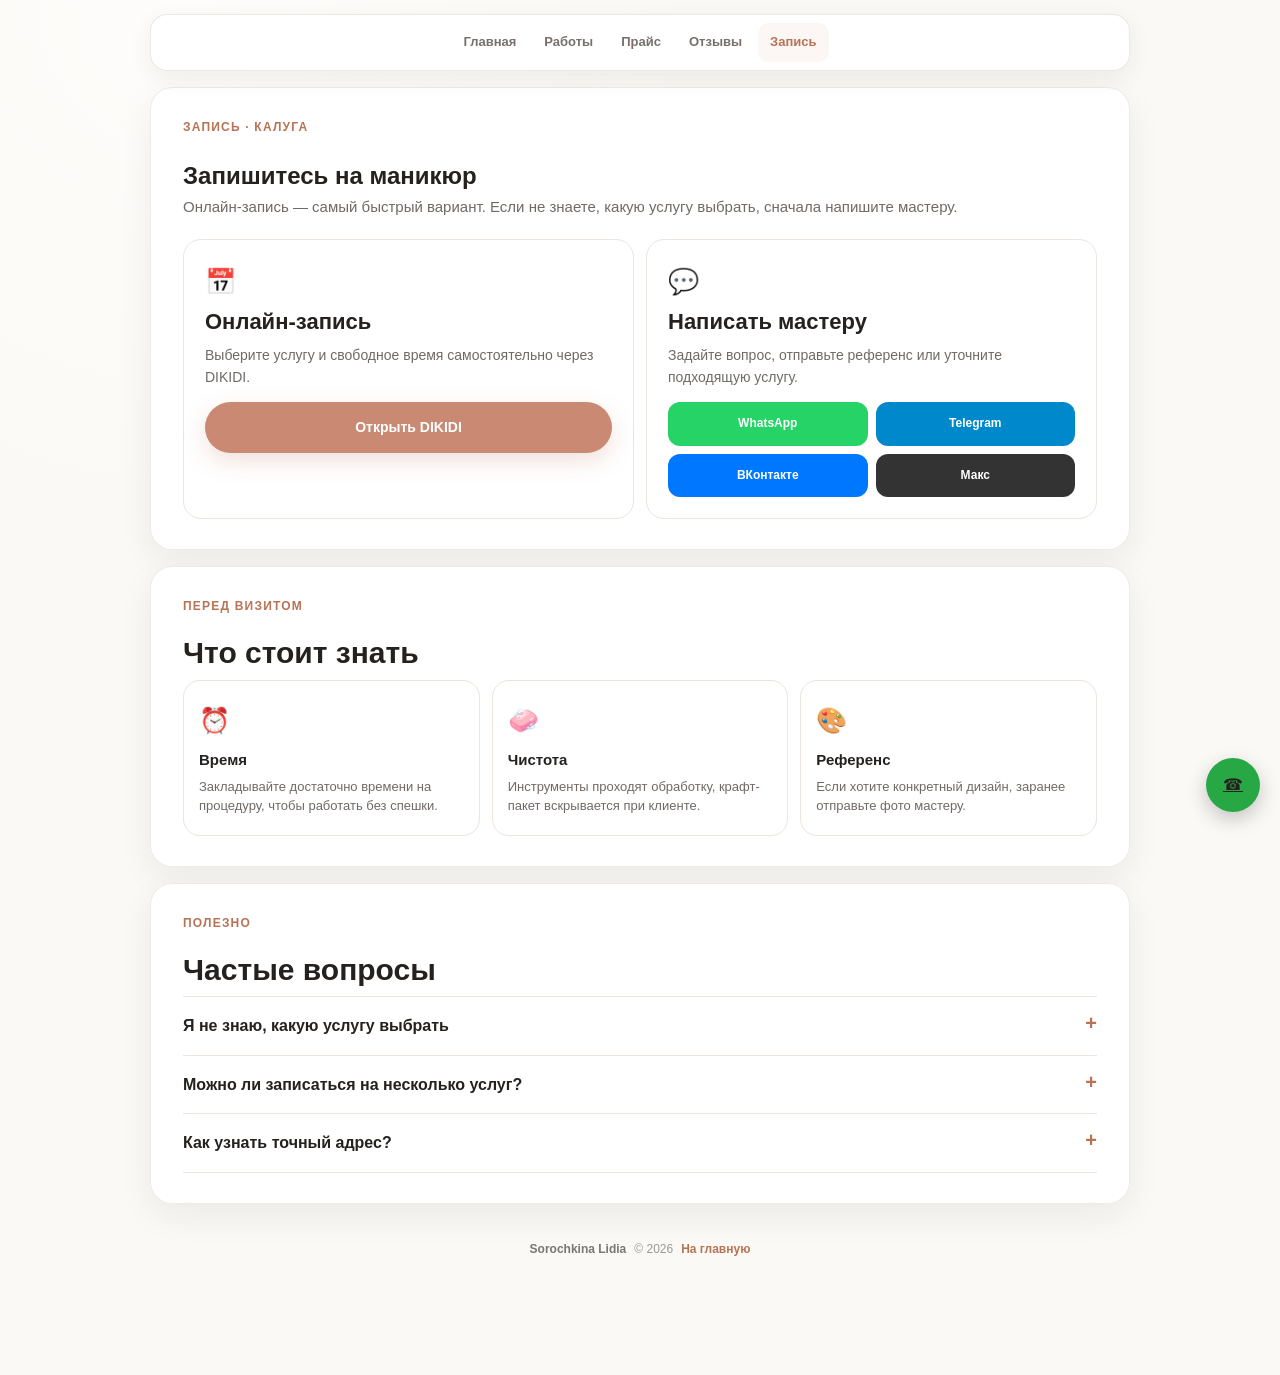
==== commit 945200ac: "seo: strengthen booking page metadata" ====
--- a/booking.html
+++ b/booking.html
@@ -2,20 +2,22 @@
 <html lang="ru">
 <head>
 <meta charset="UTF-8"><meta name="viewport" content="width=device-width, initial-scale=1.0">
-<meta name="description" content="Запись к Sorochkina Lidia на маникюр. Онлайн-запись через DIKIDI или связь через мессенджеры.">
+<meta name="description" content="Запись на маникюр в Калуге к Sorochkina Lidia. Онлайн-запись через DIKIDI, WhatsApp, Telegram, ВКонтакте и Макс.">
 <meta name="theme-color" content="#faf9f6"><meta name="robots" content="index,follow">
-<title>Запись | Sorochkina Lidia</title><link rel="stylesheet" href="style.css">
+<link rel="canonical" href="https://alexandrsorochkin06-cloud.github.io/lidiya-site/booking.html">
+<meta property="og:title" content="Запись на маникюр в Калуге | Sorochkina Lidia"><meta property="og:description" content="Онлайн-запись к мастеру маникюра Sorochkina Lidia в Калуге."><meta property="og:type" content="website"><meta property="og:locale" content="ru_RU"><meta property="og:url" content="https://alexandrsorochkin06-cloud.github.io/lidiya-site/booking.html">
+<title>Запись на маникюр в Калуге | Sorochkina Lidia</title><link rel="stylesheet" href="style.css">
 </head>
 <body><a class="skip-link" href="#main">К содержанию</a><div class="container">
 <nav class="nav-menu" aria-label="Основная навигация"><a href="index.html">Главная</a><a href="gallery.html">Работы</a><a href="prices.html">Прайс</a><a href="reviews.html">Отзывы</a><a href="booking.html" class="active">Запись</a></nav>
 <main id="main">
-<section class="section"><p class="eyebrow">Запись</p><h1>Выберите удобный способ</h1><p>Онлайн-запись — самый быстрый вариант. Если не знаете, какую услугу выбрать, сначала напишите мастеру.</p>
+<section class="section"><p class="eyebrow">Запись · Калуга</p><h1>Запишитесь на маникюр</h1><p>Онлайн-запись — самый быстрый вариант. Если не знаете, какую услугу выбрать, сначала напишите мастеру.</p>
 <div class="booking-grid">
 <div class="booking-card"><div class="benefit-icon">📅</div><h2 style="font-size:22px">Онлайн-запись</h2><p>Выберите услугу и свободное время самостоятельно через DIKIDI.</p><a href="https://dikidi.ru/1671478" class="btn" target="_blank" rel="noopener noreferrer">Открыть DIKIDI</a></div>
 <div class="booking-card"><div class="benefit-icon">💬</div><h2 style="font-size:22px">Написать мастеру</h2><p>Задайте вопрос, отправьте референс или уточните подходящую услугу.</p><div class="social-container"><a href="https://wa.me/79208876591" class="social-btn btn-wa" target="_blank" rel="noopener noreferrer">WhatsApp</a><a href="https://t.me/princess1118L" class="social-btn btn-tg" target="_blank" rel="noopener noreferrer">Telegram</a><a href="https://vk.com/id_sorochkina.lidia" class="social-btn btn-vk" target="_blank" rel="noopener noreferrer">ВКонтакте</a><a href="https://max.ru/u/f9LHodD0cOKKDF-RyiSH8TqWI8yB1N1SWIrjdhcrWmc8lNdS7V3Ifi0kmso" class="social-btn btn-max" target="_blank" rel="noopener noreferrer">Макс</a></div></div>
 </div></section>
 <section class="section"><p class="eyebrow">Перед визитом</p><h2>Что стоит знать</h2><div class="benefits"><div class="benefit-card"><div class="benefit-icon">⏰</div><h3>Время</h3><p>Закладывайте достаточно времени на процедуру, чтобы работать без спешки.</p></div><div class="benefit-card"><div class="benefit-icon">🧼</div><h3>Чистота</h3><p>Инструменты проходят обработку, крафт-пакет вскрывается при клиенте.</p></div><div class="benefit-card"><div class="benefit-icon">🎨</div><h3>Референс</h3><p>Если хотите конкретный дизайн, заранее отправьте фото мастеру.</p></div></div></section>
-<section class="section faq-section"><p class="eyebrow">Полезно</p><h2>Частые вопросы</h2><details><summary>Я не знаю, какую услугу выбрать</summary><p>Напишите мастеру и опишите желаемый результат. Можно приложить фотографию — это поможет подобрать услугу.</p></details><details><summary>Можно ли записаться на несколько услуг?</summary><p>Да, детали лучше уточнить при записи, чтобы заложить необходимое время.</p></details><details><summary>Как узнать точный адрес?</summary><p>Процедура проходит в домашней студии. Точный адрес и организационные детали уточняются при записи.</p></details></section>
+<section class="section faq-section"><p class="eyebrow">Полезно</p><h2>Частые вопросы</h2><details><summary>Я не знаю, какую услугу выбрать</summary><p>Напишите мастеру и опишите желаемый результат. Можно приложить фотографию — это поможет подобрать услугу.</p></details><details><summary>Можно ли записаться на несколько услуг?</summary><p>Да, детали лучше уточнить при записи, чтобы заложить необходимое время.</p></details><details><summary>Как узнать точный адрес?</summary><p>Процедура проходит в домашней студии по адресу: Калуга, ул. Ленина, 30. Организационные детали визита уточняются при записи.</p></details></section>
 </main><footer class="footer"><strong>Sorochkina Lidia</strong><span>© 2026</span><a href="index.html">На главную</a></footer></div>
 <a href="tel:+79208876591" class="phone-float-btn" aria-label="Позвонить мастеру">☎</a><div class="mobile-cta"><a class="cta-primary" href="https://dikidi.ru/1671478" target="_blank" rel="noopener noreferrer">📅 Записаться</a><a class="cta-secondary" href="https://wa.me/79208876591" target="_blank" rel="noopener noreferrer">💬 Написать</a></div>
 </body></html>
